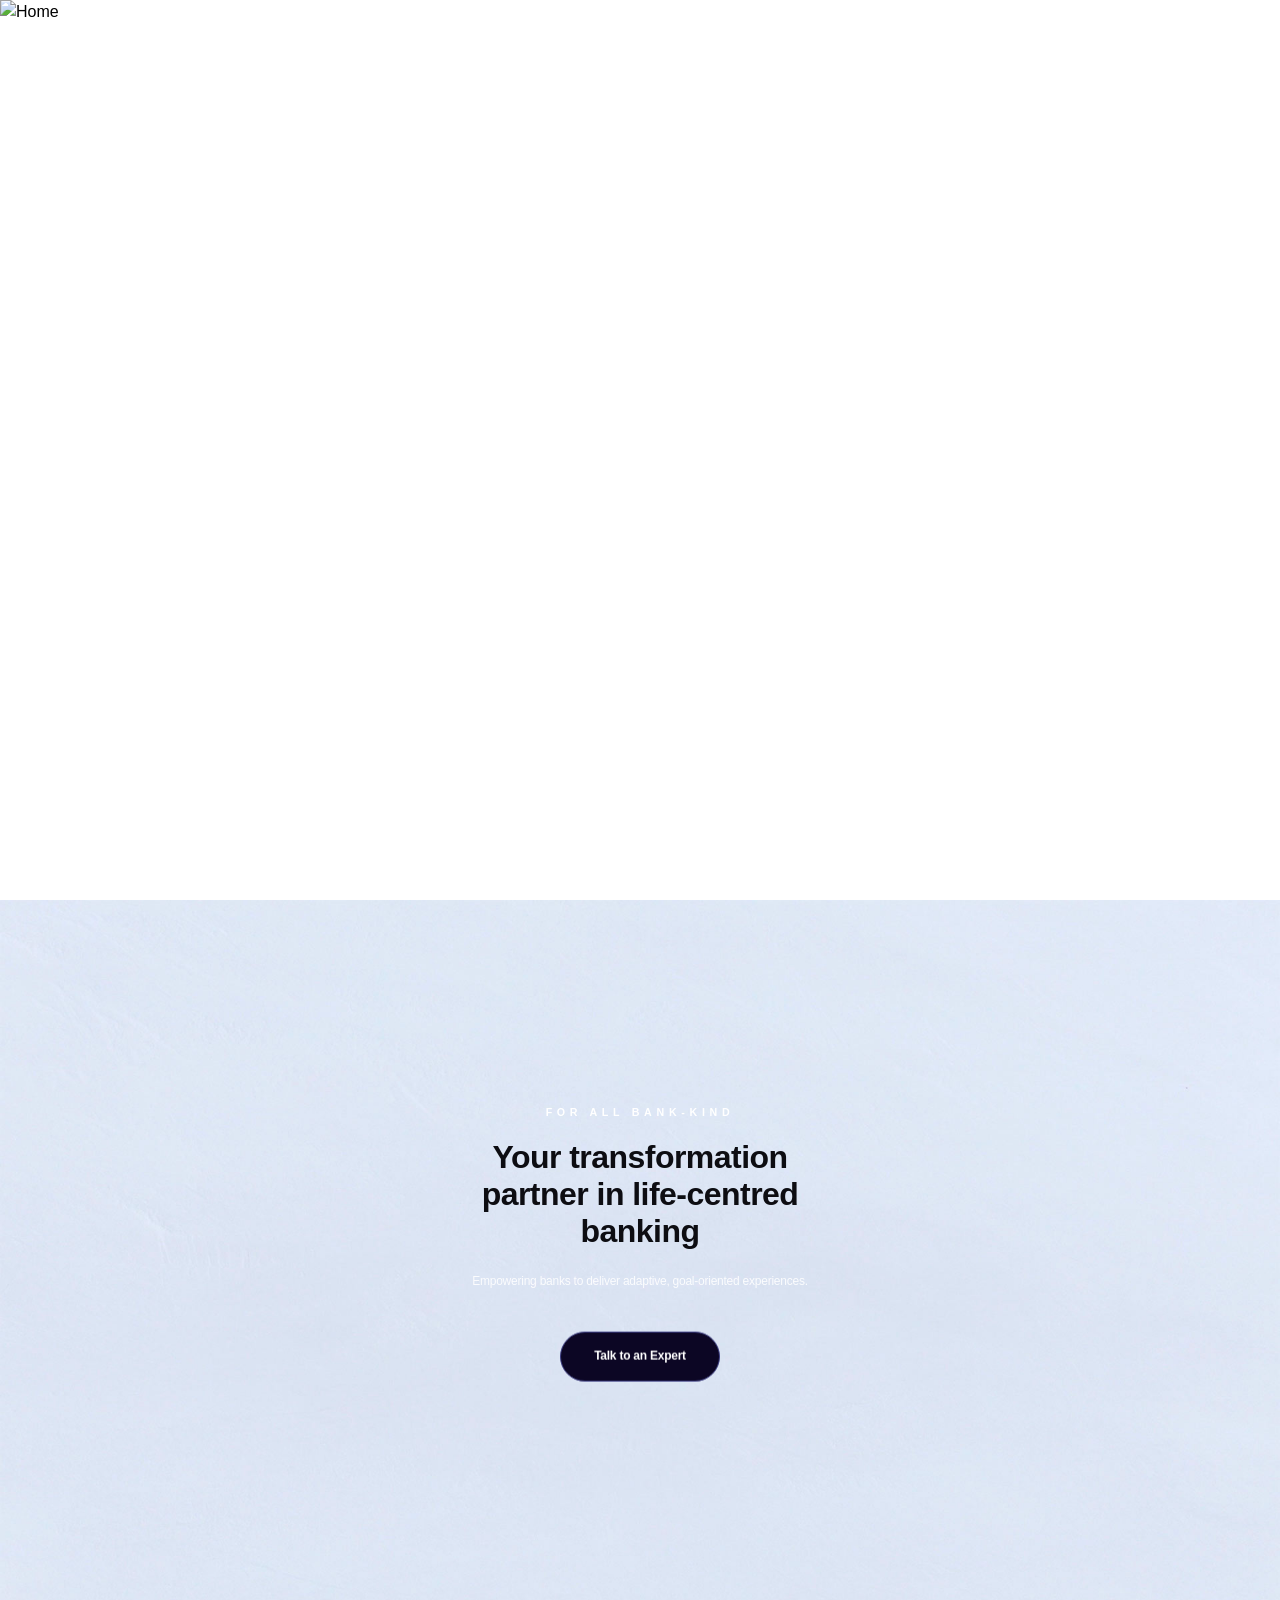
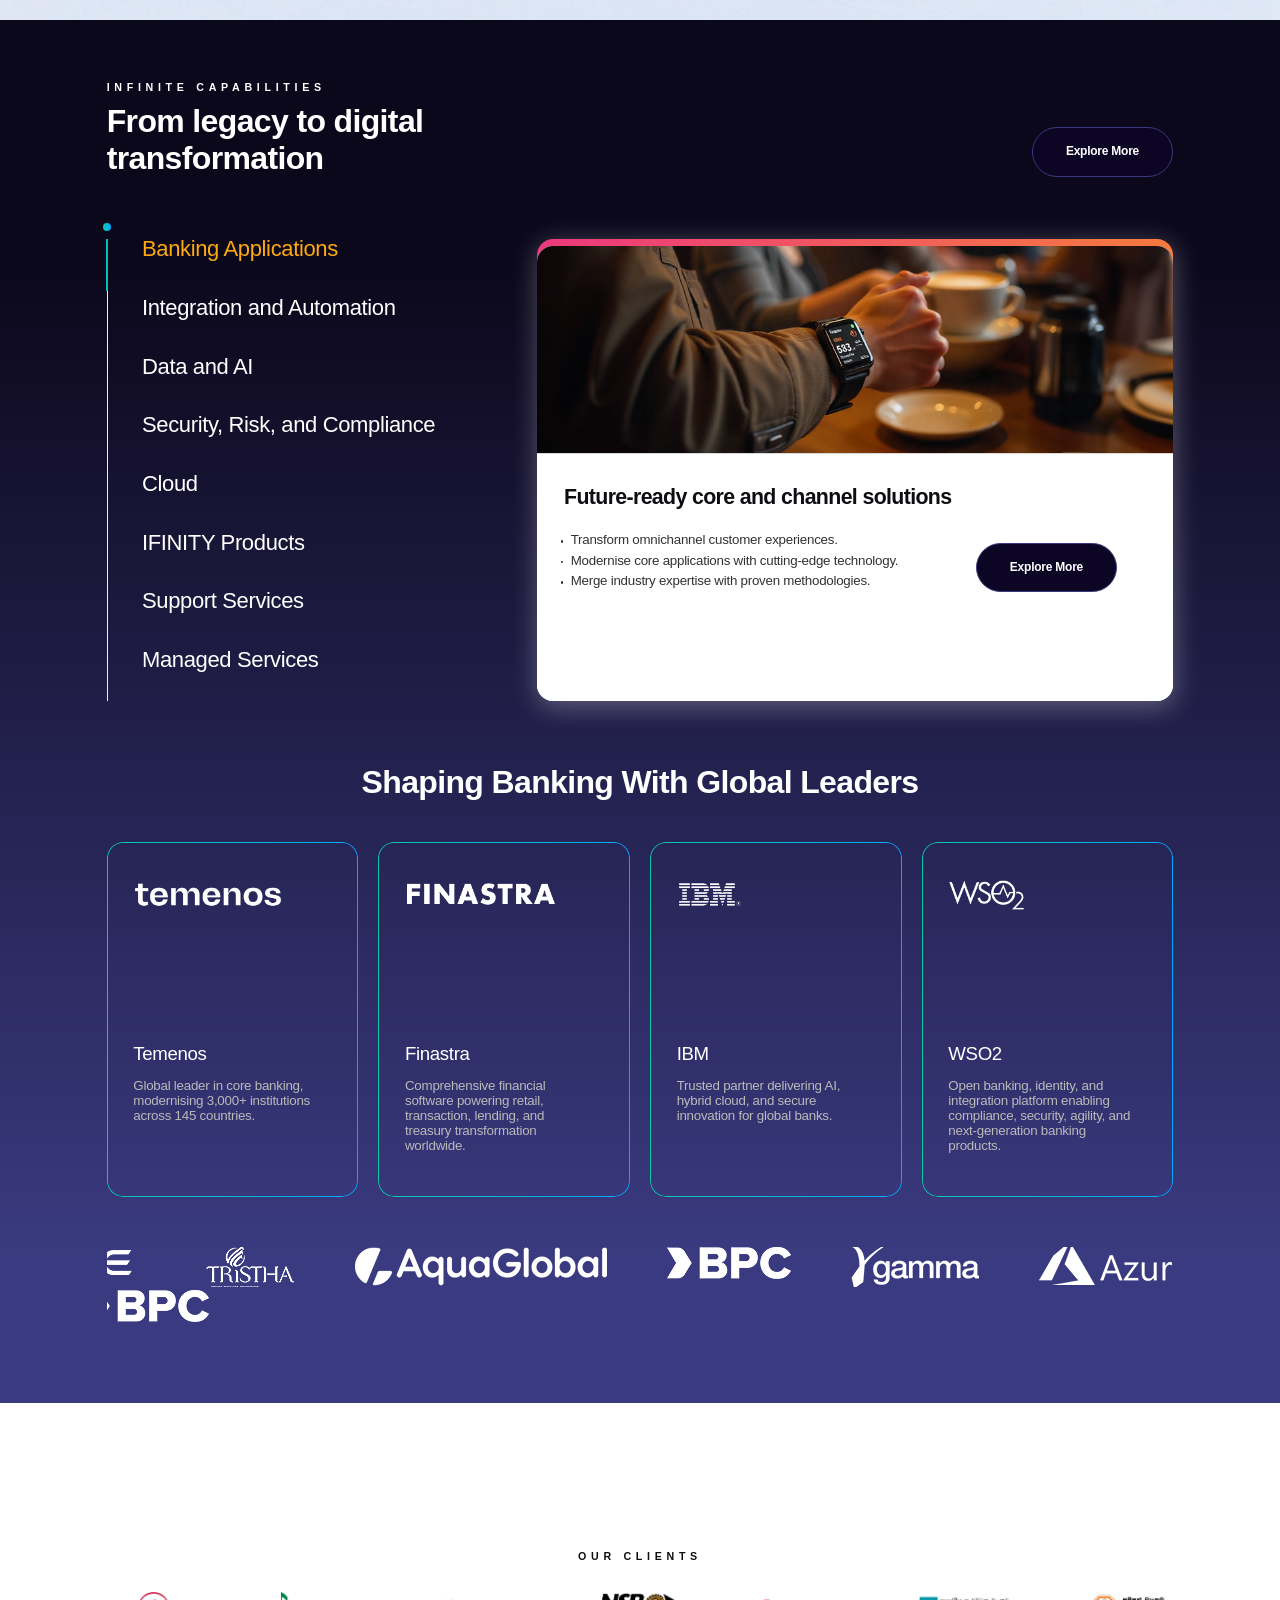
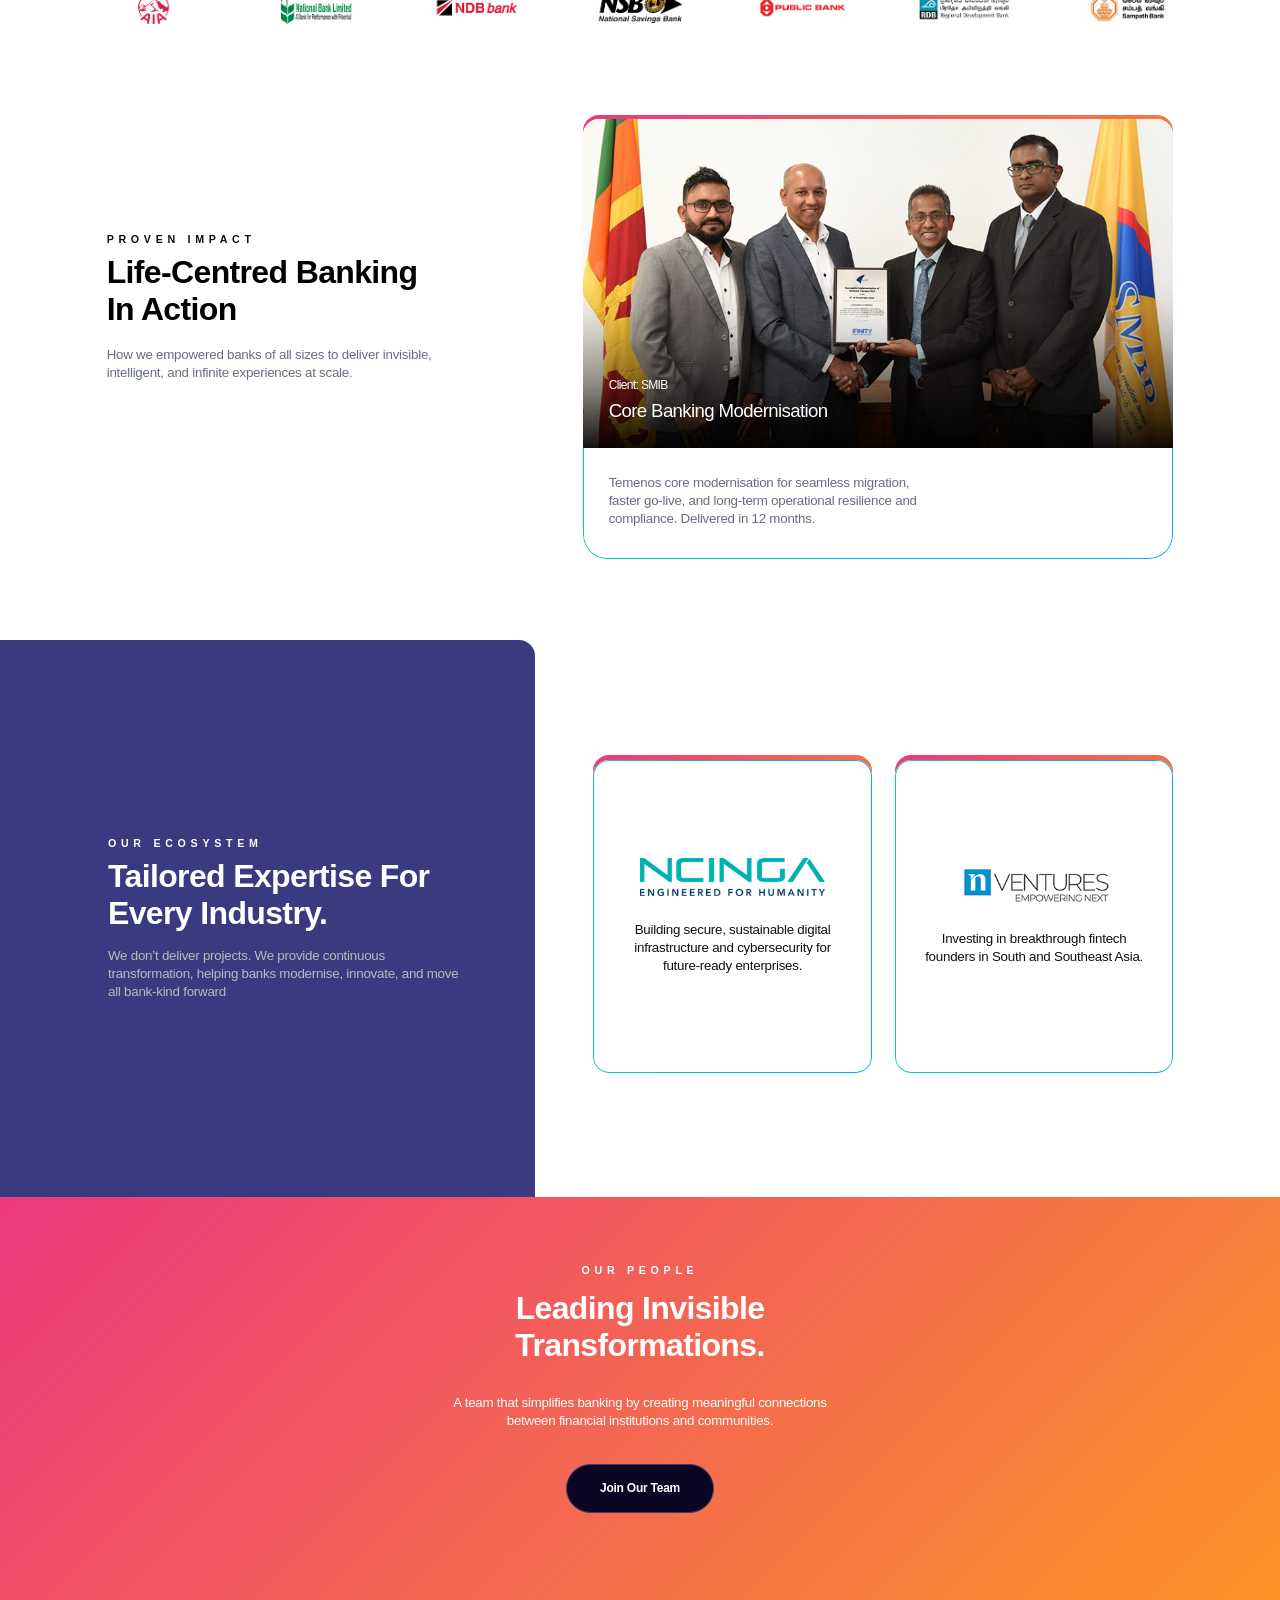
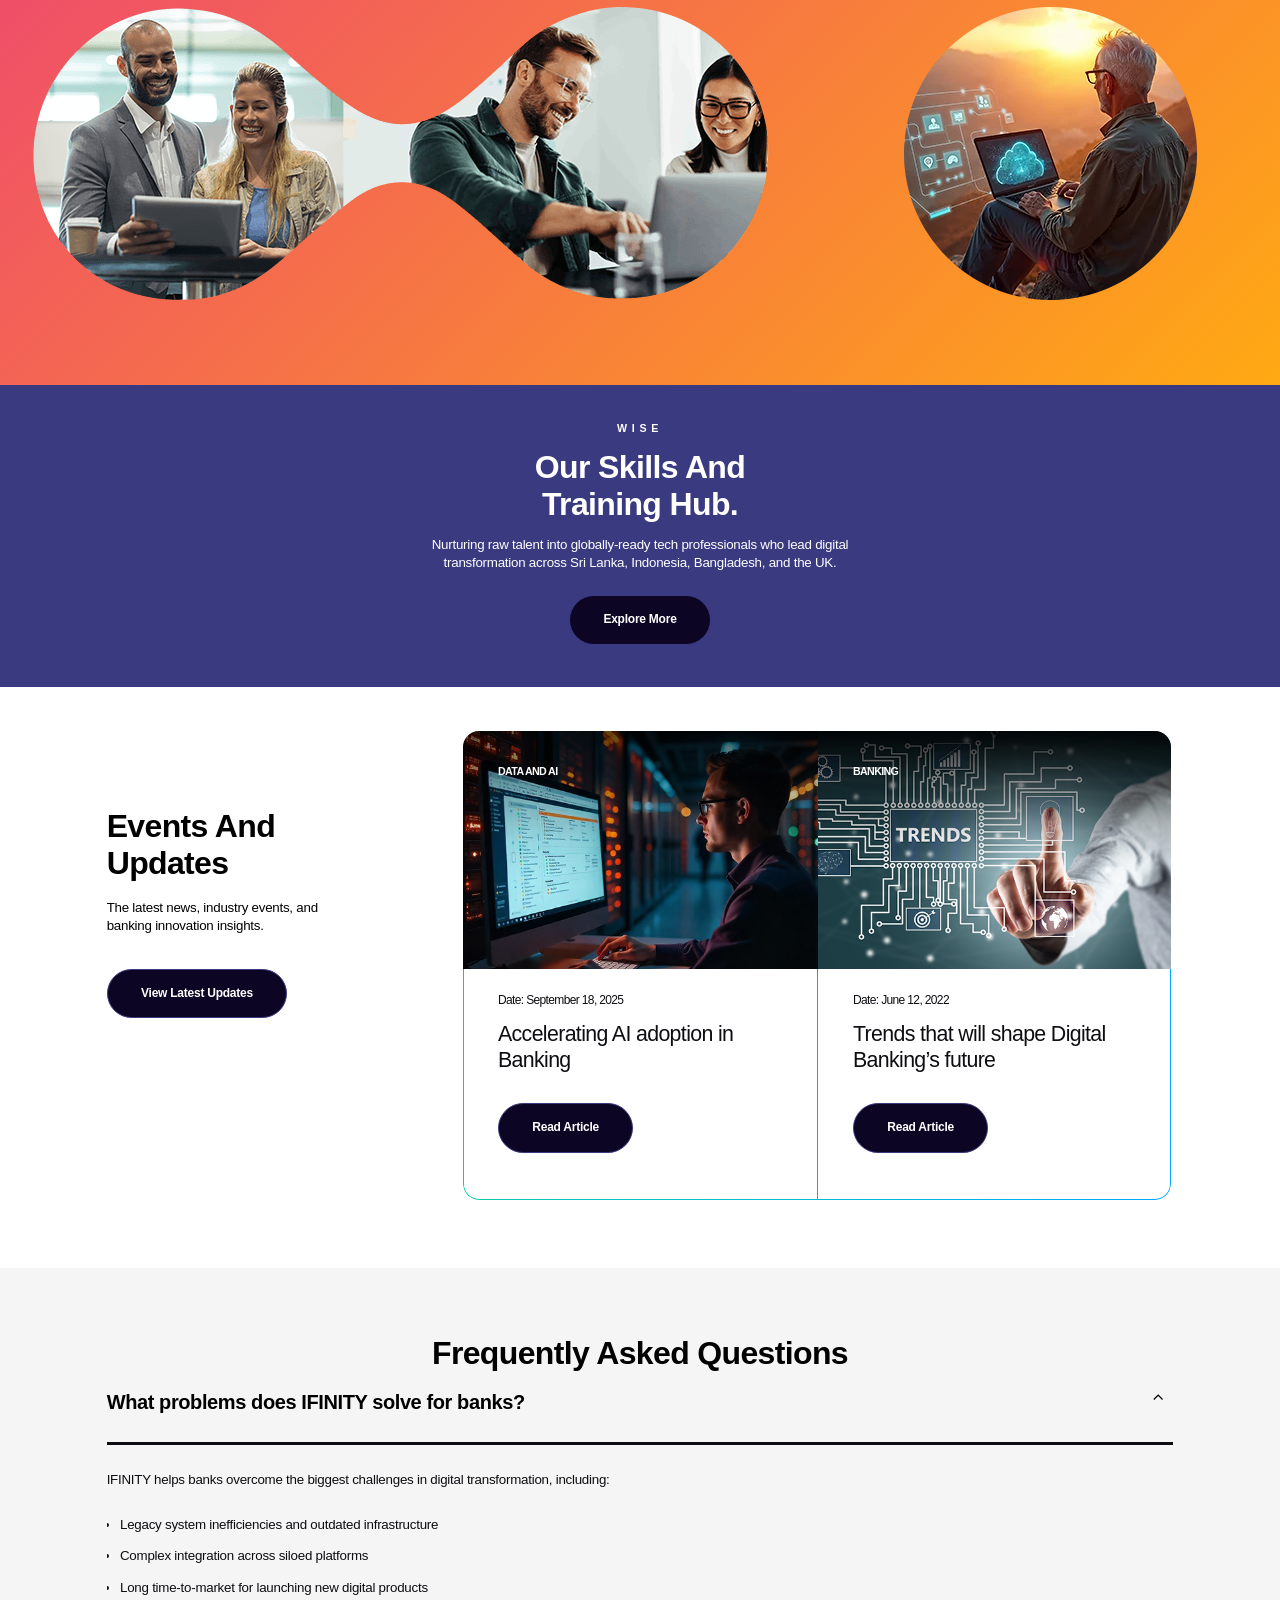
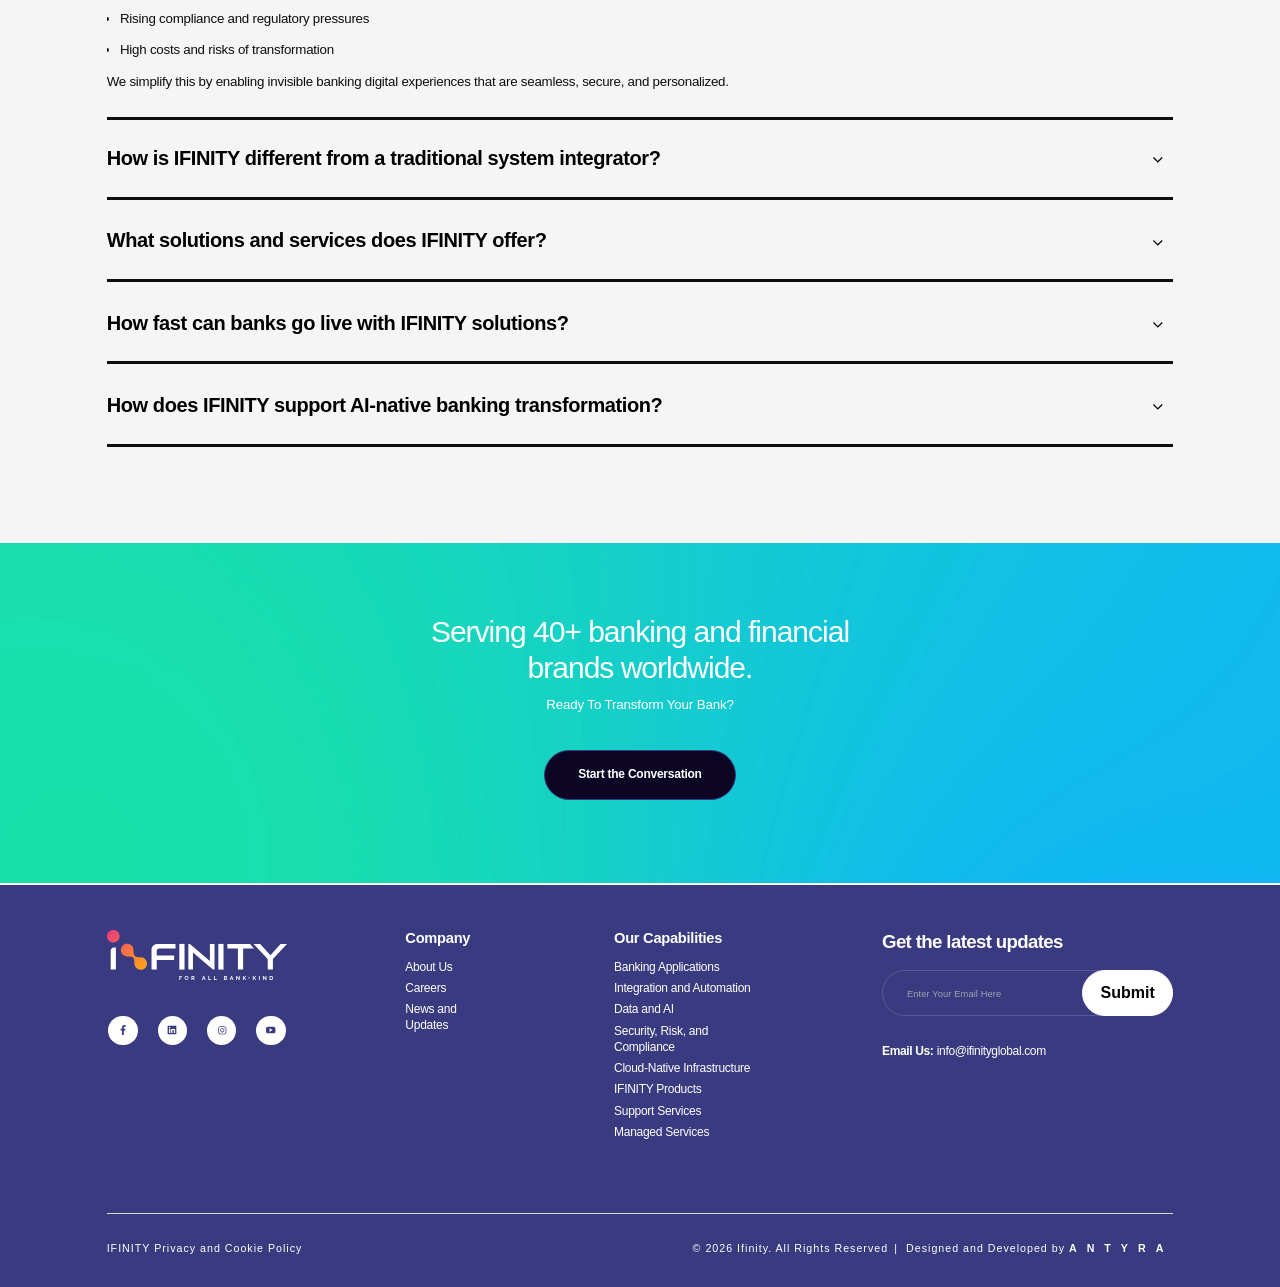
==== index.html @ cce839de "codebase updated" ====
<!DOCTYPE html>
<html lang="en-US">
<head>
    <meta charset="UTF-8">
    <meta name="viewport" content="width=device-width, initial-scale=1">
    <title>IFINITY GLOBAL - Home</title>
    <link rel="shortcut icon" href="assets/Logo.svg">
    <link rel="icon" href="assets/Logo.svg" type="image/svg+xml">
</head>
<body>
    <script>
        // Redirect to home page
        window.location.href = './pages/home.html';
    </script>
    <noscript>
        <p>Please enable JavaScript or <a href="./pages/home.html">click here to go to the home page</a>.</p>
    </noscript>
</body>
</html>
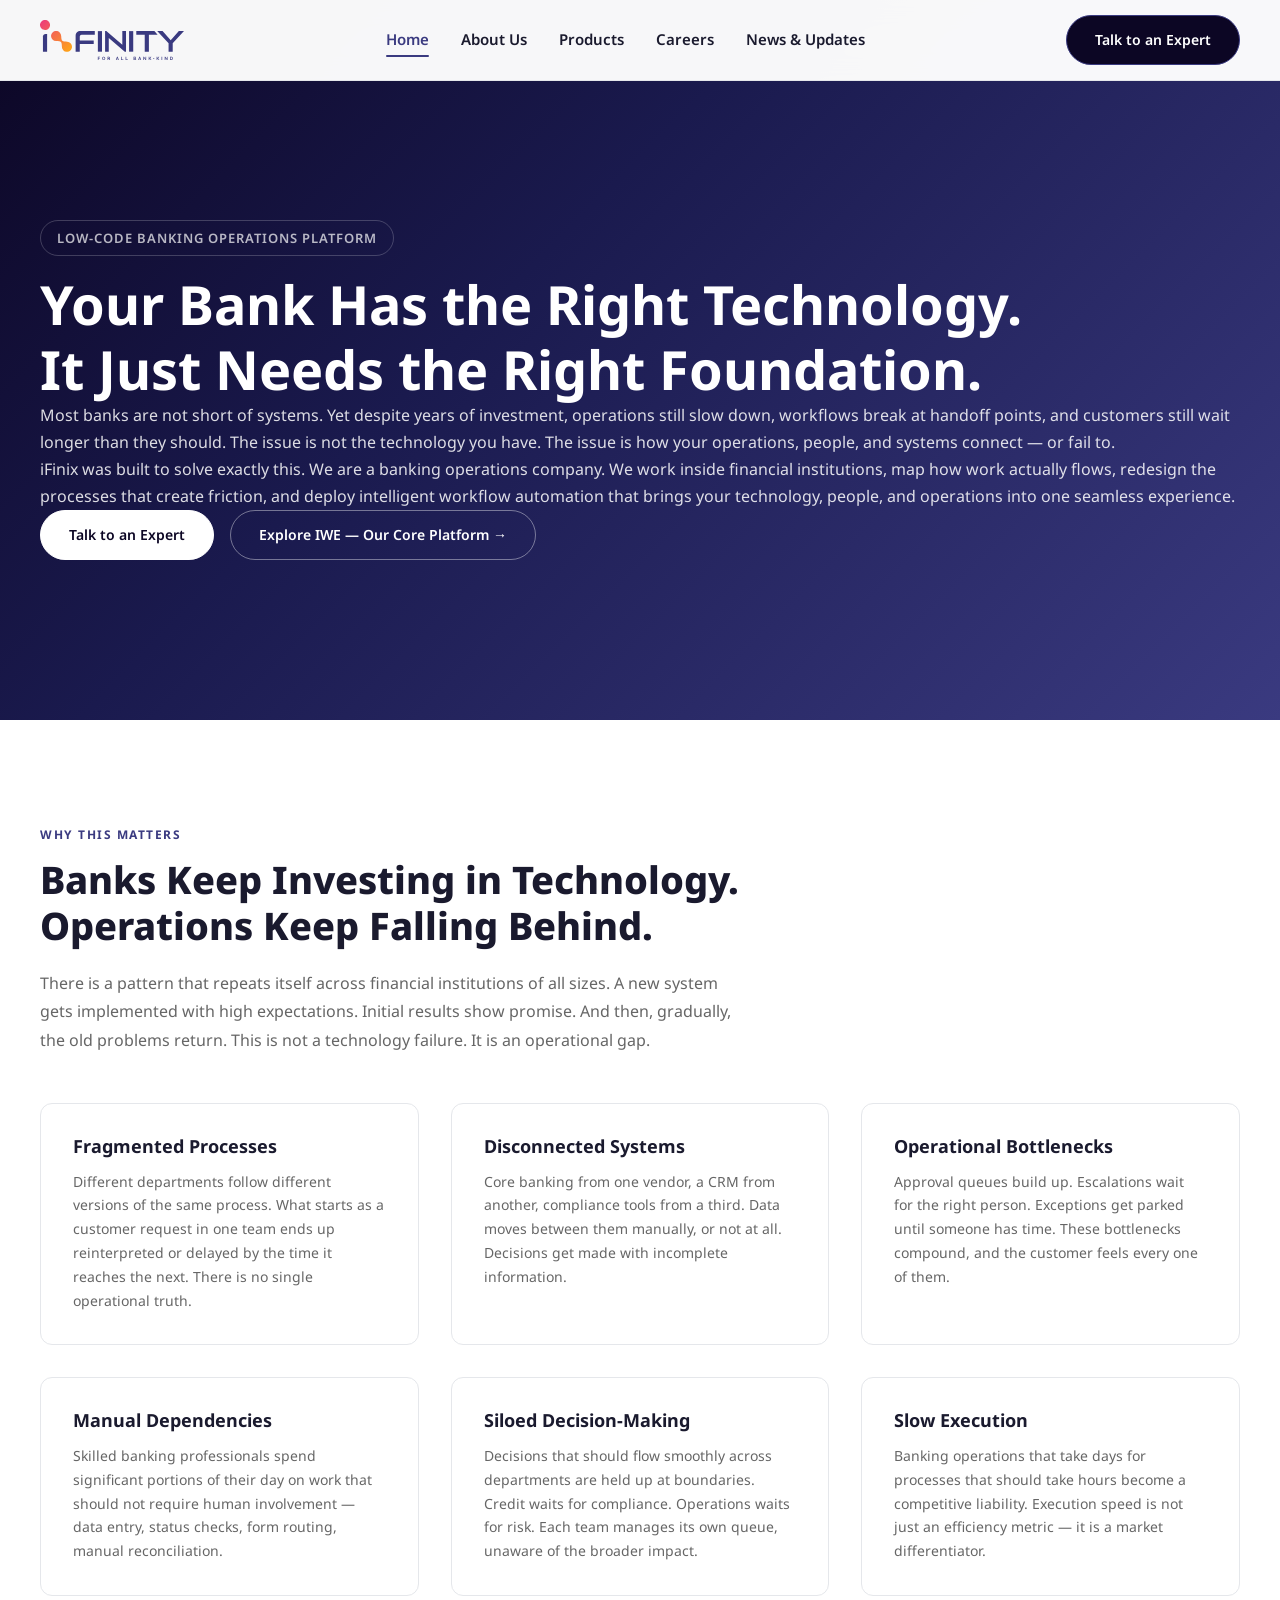
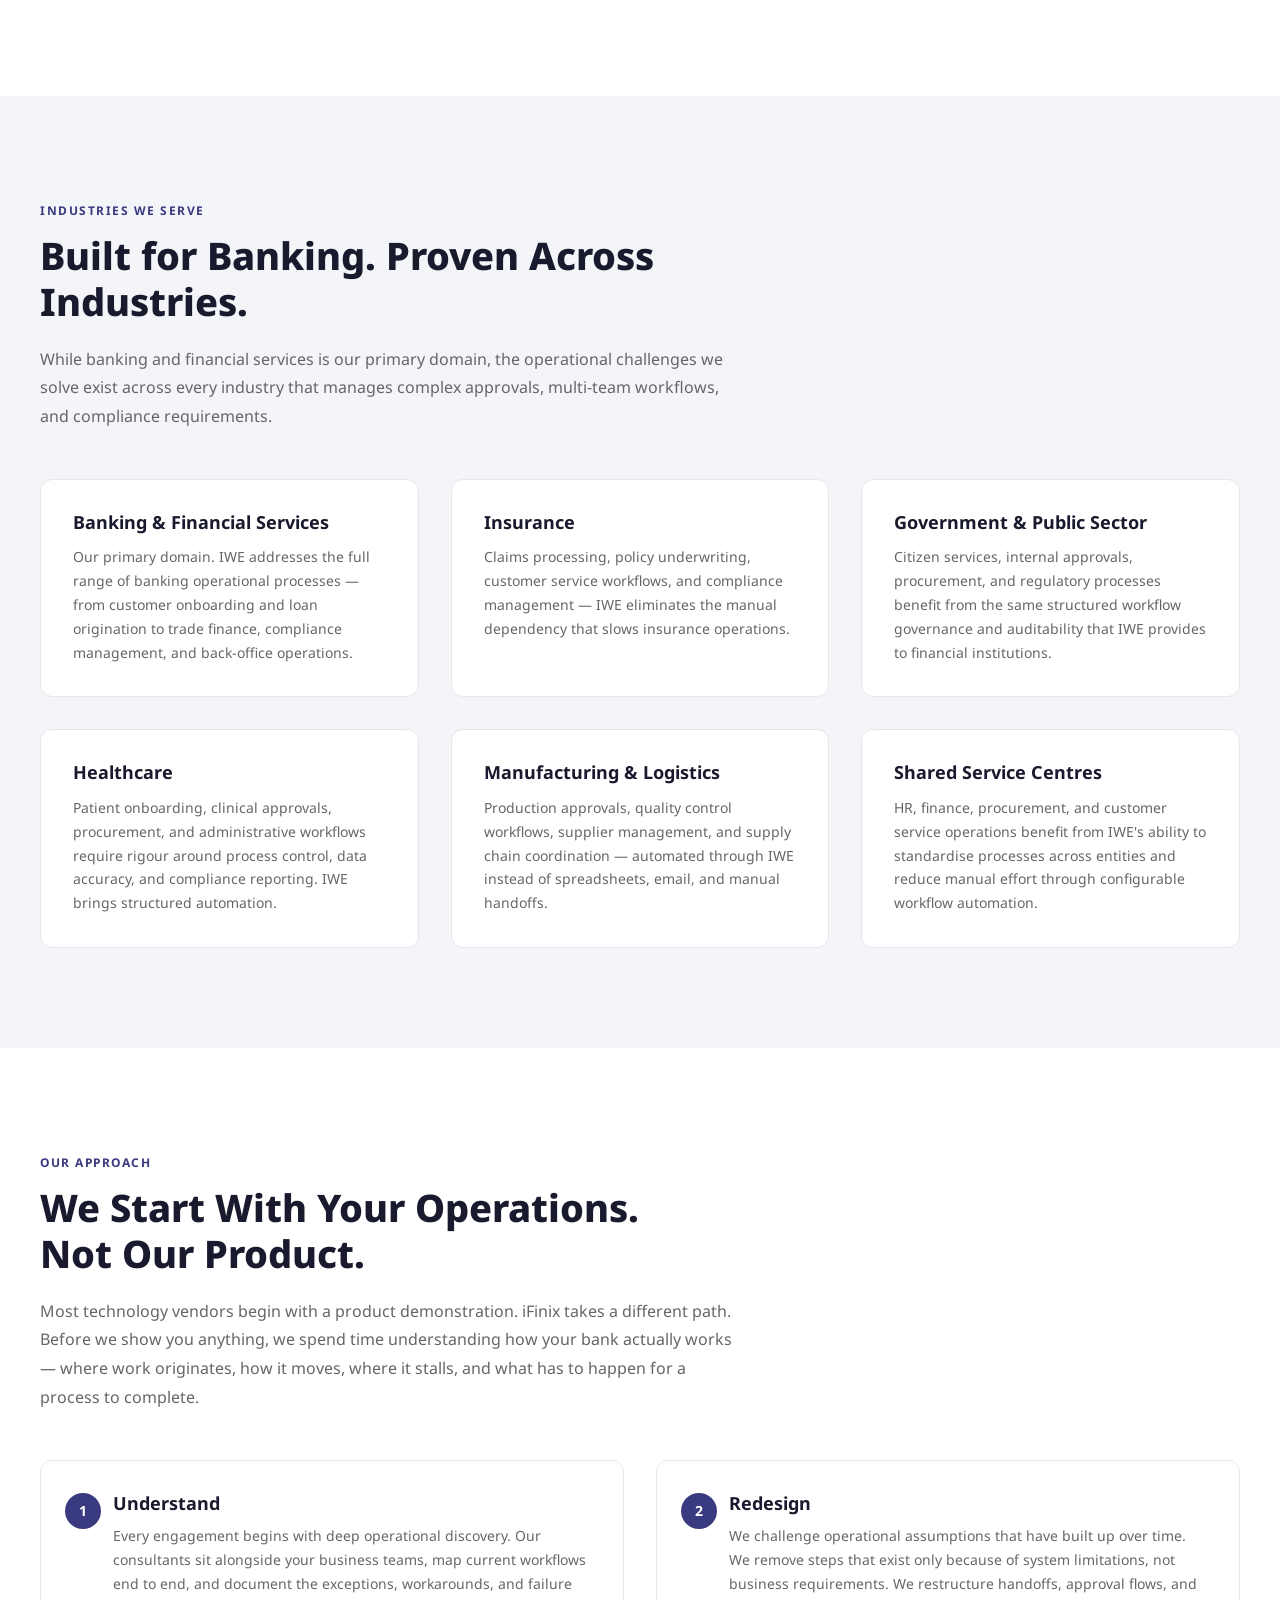
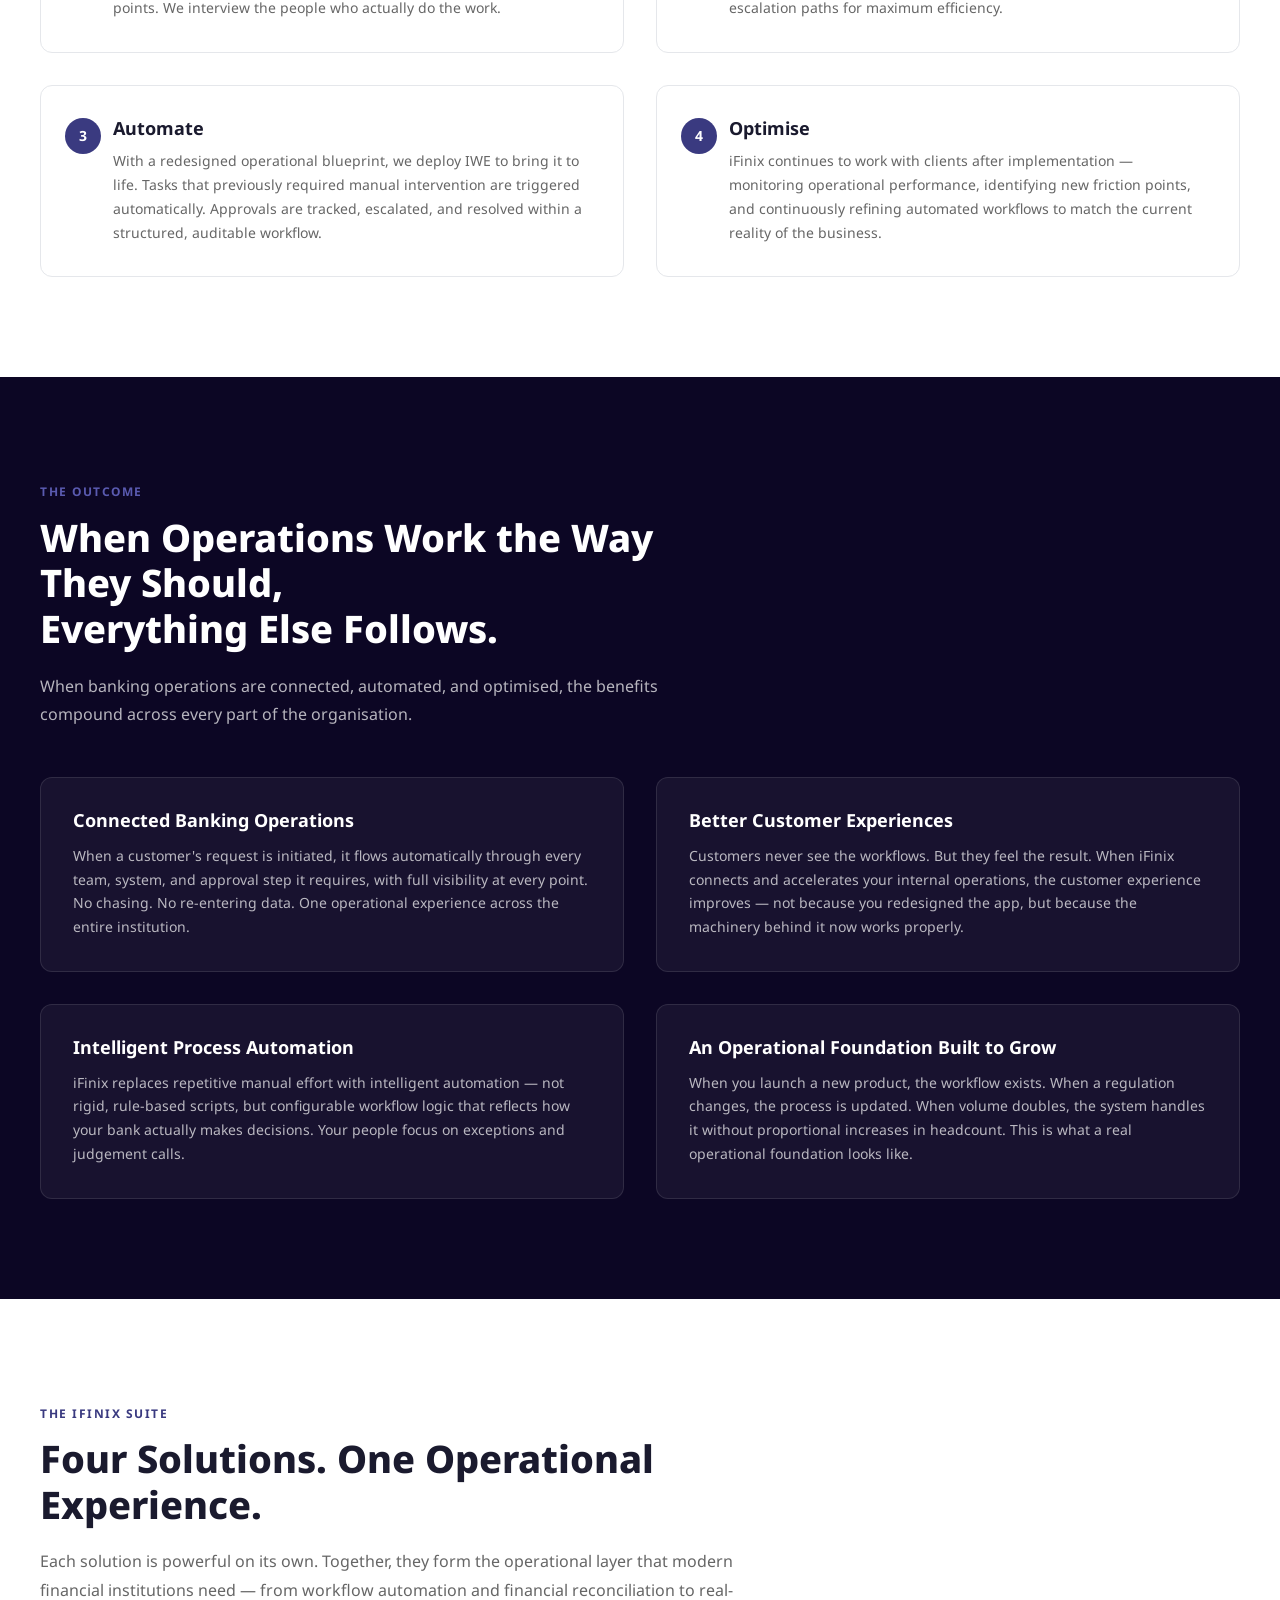
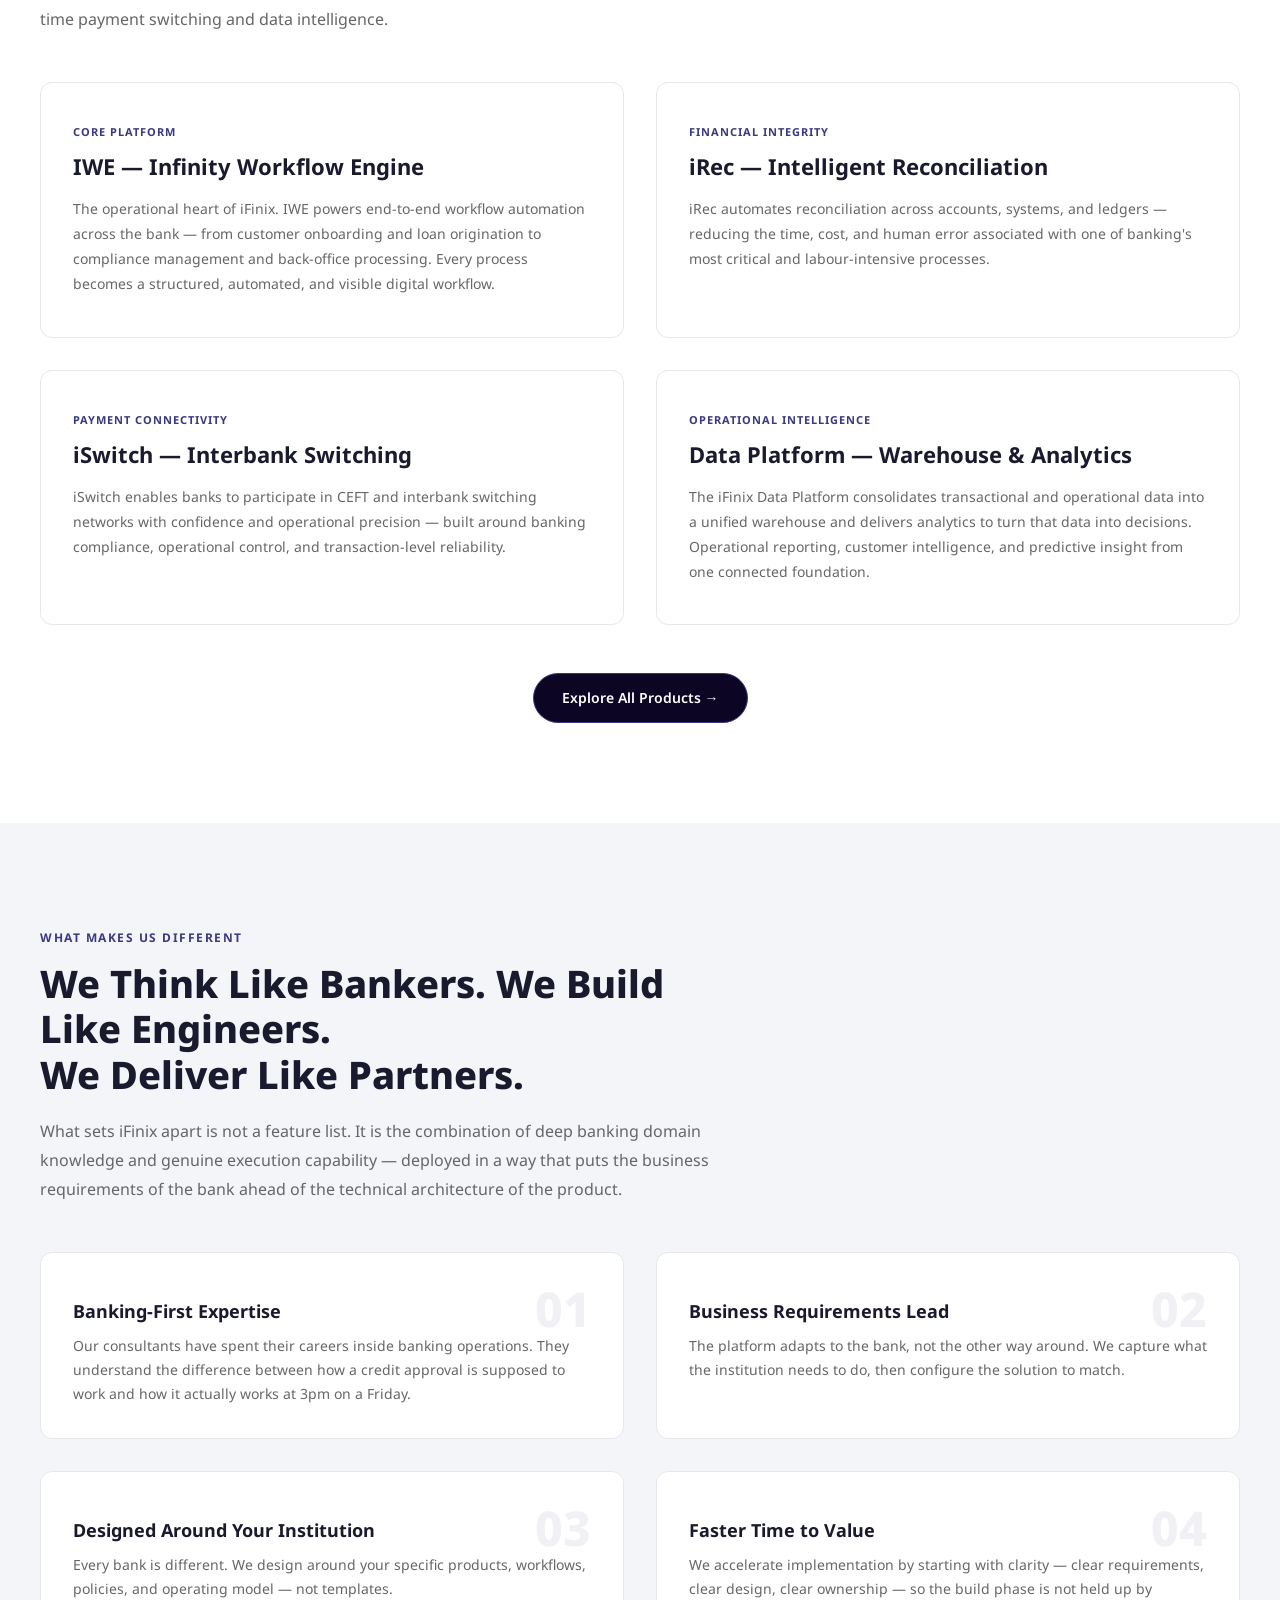
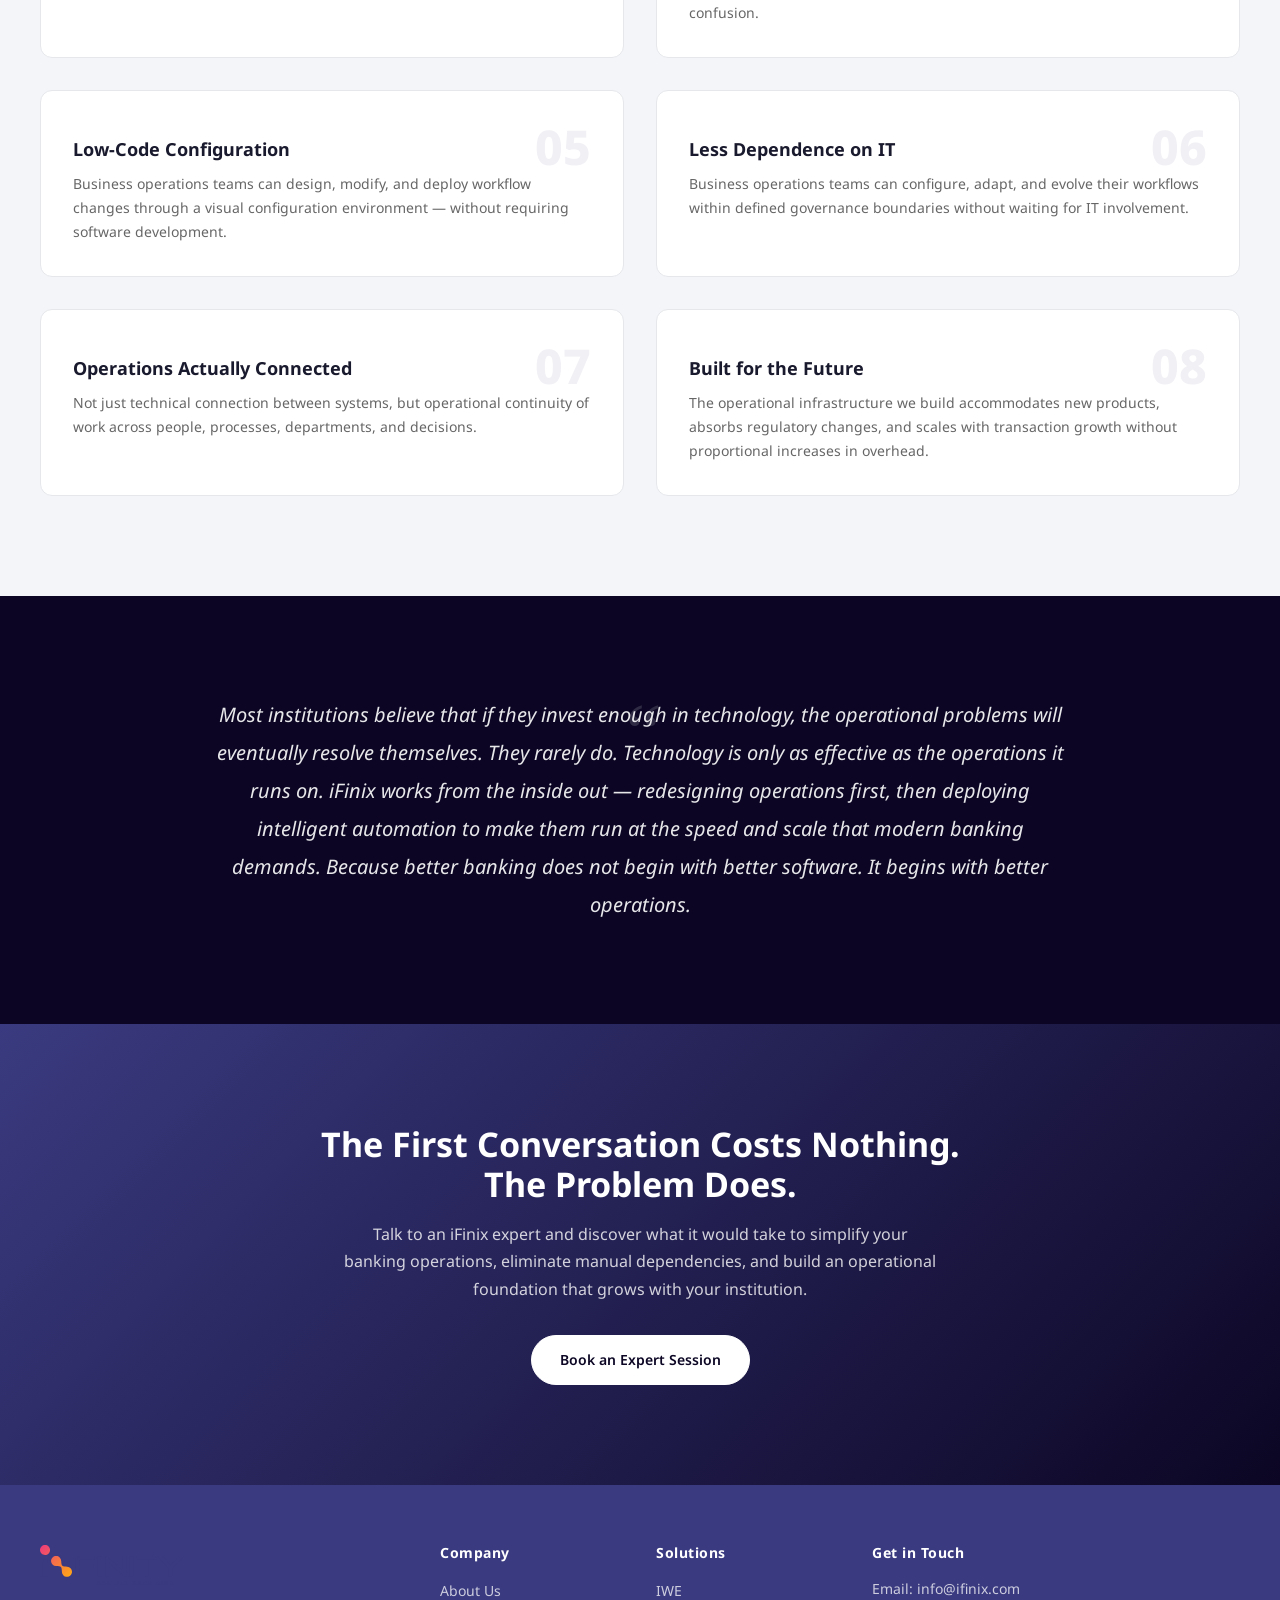
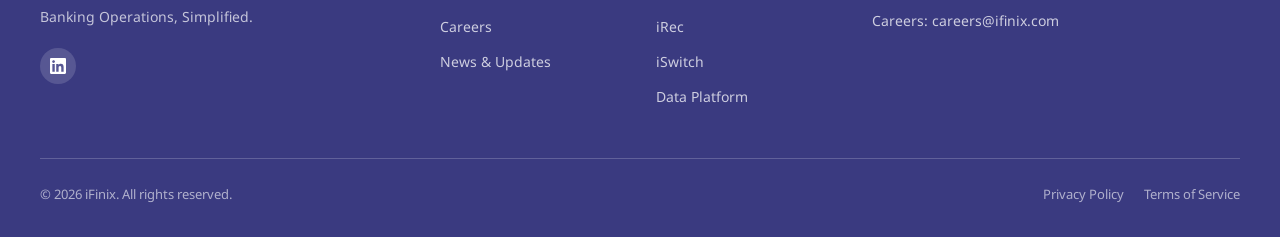
==== commit faa6dc3f: "Add products page detailing iFinix suite offerings and features" ====
--- a/index.html
+++ b/index.html
@@ -1,15 +1,14 @@
 <!DOCTYPE html>
-<html lang="en-US">
+<html lang="en">
 <head>
     <meta charset="UTF-8">
     <meta name="viewport" content="width=device-width, initial-scale=1">
-    <title>IFINITY GLOBAL - Home</title>
+    <title>iFinix - Banking Operations, Simplified</title>
     <link rel="shortcut icon" href="assets/Logo.svg">
     <link rel="icon" href="assets/Logo.svg" type="image/svg+xml">
 </head>
 <body>
     <script>
-        // Redirect to home page
         window.location.href = './pages/home.html';
     </script>
     <noscript>
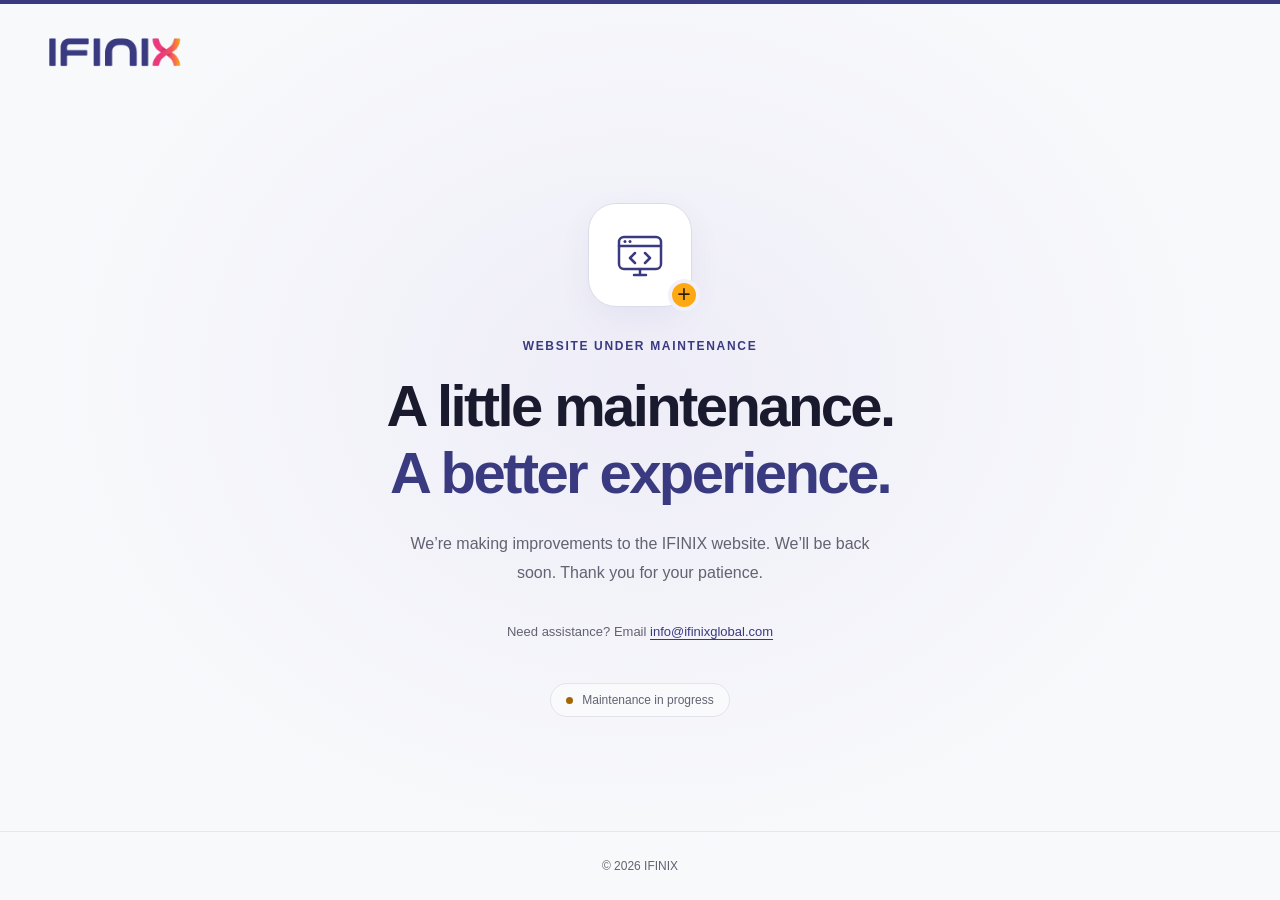
==== commit d7ab43f5: "root and path's updated" ====
--- a/index.html
+++ b/index.html
@@ -3,16 +3,36 @@
 <head>
     <meta charset="UTF-8">
     <meta name="viewport" content="width=device-width, initial-scale=1">
-    <title>iFinix - Banking Operations, Simplified</title>
-    <link rel="shortcut icon" href="assets/Logo.svg">
+    <meta name="robots" content="noindex, nofollow">
+    <meta name="description" content="The IFINIX website is temporarily undergoing maintenance. Please contact our team for assistance.">
+    <meta name="theme-color" content="#3a3a80">
+    <title>Under Maintenance | IFINIX</title>
     <link rel="icon" href="assets/Logo.svg" type="image/svg+xml">
+    <link rel="stylesheet" href="assets/css/maintenance.css">
 </head>
 <body>
-    <script>
-        window.location.href = './pages/home.html';
-    </script>
-    <noscript>
-        <p>Please enable JavaScript or <a href="./pages/home.html">click here to go to the home page</a>.</p>
-    </noscript>
+    <header class="maintenance-header">
+        <img src="assets/Logo.svg" alt="IFINIX" width="184" height="51">
+    </header>
+
+    <main>
+        <div class="maintenance-symbol" aria-hidden="true">
+            <svg width="56" height="56" viewBox="0 0 56 56" fill="none" xmlns="http://www.w3.org/2000/svg">
+                <rect x="7" y="10" width="42" height="32" rx="5" stroke="currentColor" stroke-width="2.5"/>
+                <path d="M7 19H49M22 48H34M28 42V48M23 26L18 31L23 36M33 26L38 31L33 36" stroke="currentColor" stroke-width="2.5" stroke-linecap="round" stroke-linejoin="round"/>
+                <circle cx="13" cy="14.5" r="1.5" fill="currentColor"/>
+                <circle cx="18" cy="14.5" r="1.5" fill="currentColor"/>
+            </svg>
+            <span class="symbol-badge">+</span>
+        </div>
+        <p class="eyebrow">Website under maintenance</p>
+        <h1>A little maintenance.<br><span>A better experience.</span></h1>
+        <p class="message">We’re making improvements to the IFINIX website. We’ll be back soon. Thank you for your patience.</p>
+        <!-- <a class="contact-button" href="mailto:info@ifinix.com">Contact our team <span aria-hidden="true">↗</span></a> -->
+        <p class="contact-note">Need assistance? Email <a href="mailto:info@ifinixglobal.com">info@ifinixglobal.com</a></p>
+        <div class="status"><span aria-hidden="true"></span> Maintenance in progress</div>
+    </main>
+
+    <footer>© 2026 IFINIX</footer>
 </body>
 </html>
--- a/assets/css/maintenance.css
+++ b/assets/css/maintenance.css
@@ -0,0 +1,107 @@
+:root {
+    color-scheme: light;
+    font-family: 'Noto Sans', 'Segoe UI', Arial, sans-serif;
+    color: #1a1a2e;
+    background: #f8f9fb;
+    font-synthesis: none;
+}
+
+* { box-sizing: border-box; }
+
+body {
+    margin: 0;
+    min-height: 100vh;
+    min-height: 100svh;
+    display: flex;
+    flex-direction: column;
+    background: radial-gradient(ellipse at 50% 42%, #eeedf8 0%, transparent 65%);
+    border-top: 4px solid #3a3a80;
+}
+
+.maintenance-header {
+    display: flex;
+    align-items: center;
+    justify-content: space-between;
+    gap: 24px;
+    width: min(100%, 1280px);
+    margin: 0 auto;
+    padding: 28px 40px;
+}
+
+.maintenance-header img { display: block; width: 150px; height: auto; }
+.maintenance-header > span { font-size: 13px; color: #666; }
+
+main {
+    flex: 1;
+    width: min(100%, 800px);
+    margin: 0 auto;
+    padding: 60px 24px 72px;
+    text-align: center;
+    align-content: center;
+}
+
+.maintenance-symbol {
+    position: relative;
+    display: grid;
+    place-items: center;
+    width: 104px;
+    height: 104px;
+    margin: 0 auto 32px;
+    border: 1px solid #dcdbee;
+    border-radius: 28px;
+    background: #fff;
+    color: #3a3a80;
+    box-shadow: 0 12px 32px #3a3a8010;
+}
+
+.symbol-badge {
+    position: absolute;
+    right: -9px;
+    bottom: -5px;
+    display: grid;
+    place-items: center;
+    width: 32px;
+    height: 32px;
+    border: 4px solid #f2f1f9;
+    border-radius: 50%;
+    background: #ffa912;
+    color: #302000;
+    font-size: 23px;
+    line-height: 1;
+}
+
+.eyebrow { margin: 0 0 20px; color: #3a3a80; font-size: 12px; font-weight: 700; letter-spacing: .14em; text-transform: uppercase; }
+h1 { margin: 0; font-size: clamp(34px, 5.5vw, 58px); line-height: 1.15; letter-spacing: -.045em; font-weight: 750; }
+h1 span { color: #3a3a80; }
+.message { max-width: 480px; margin: 24px auto 32px; color: #626272; font-size: 16px; line-height: 1.8; }
+
+.contact-button {
+    display: inline-flex;
+    align-items: center;
+    justify-content: center;
+    gap: 24px;
+    min-height: 52px;
+    padding: 14px 26px;
+    border-radius: 8px;
+    background: #3a3a80;
+    color: #fff;
+    font-size: 15px;
+    font-weight: 600;
+    text-decoration: none;
+}
+
+.contact-button:hover { background: #29295e; }
+a:focus-visible { outline: 3px solid #9b6200; outline-offset: 5px; }
+.contact-note { margin: 20px 0 0; font-size: 13px; line-height: 1.8; color: #626272; }
+.contact-note a { color: #3a3a80; text-underline-offset: 3px; }
+.status { display: inline-flex; align-items: center; gap: 9px; margin-top: 40px; padding: 9px 15px; border: 1px solid #e3e3ec; border-radius: 30px; color: #626272; font-size: 12px; background: #ffffff80; }
+.status > span { width: 7px; height: 7px; border-radius: 50%; background: #a56600; }
+footer { padding: 24px; border-top: 1px solid #e5e7eb; text-align: center; color: #626272; font-size: 12px; line-height: 1.7; }
+footer span { padding: 0 8px; }
+
+@media (max-width: 600px) {
+    .maintenance-header { padding: 24px; justify-content: center; }
+    .maintenance-header > span { display: none; }
+    main { padding-top: 36px; padding-bottom: 48px; }
+    .message { font-size: 15px; }
+}
